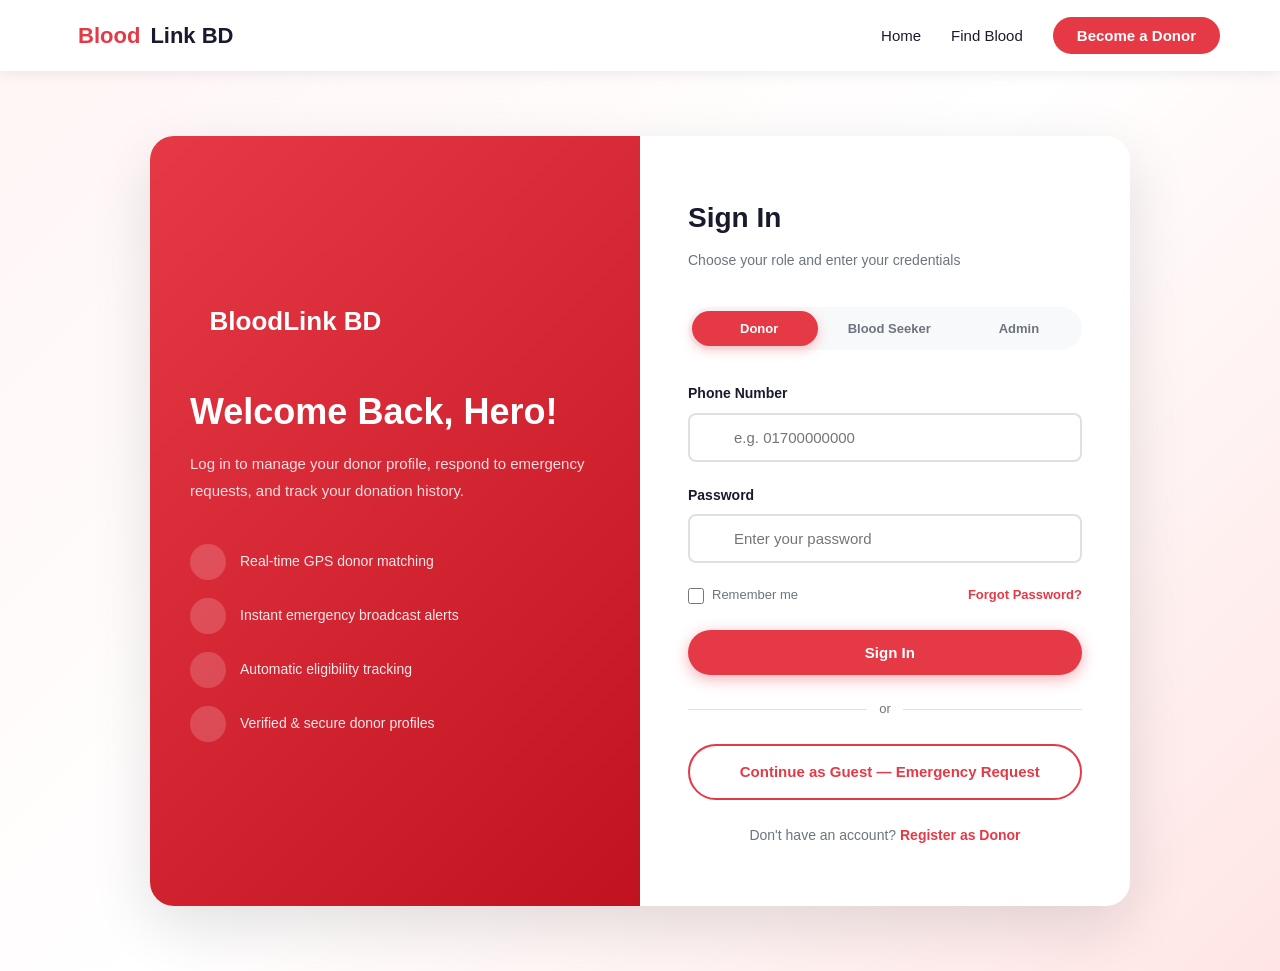
==== donor-profile.html @ 7b850b19 "BloodLink BD - Blood Donation Management System" ====
<!DOCTYPE html>
<html lang="en">
<head>
  <meta charset="UTF-8"/>
  <meta name="viewport" content="width=device-width, initial-scale=1.0"/>
  <title>Donor Profile — BloodLink BD</title>
  <link rel="stylesheet" href="css/style.css"/>
  <link rel="stylesheet" href="https://cdnjs.cloudflare.com/ajax/libs/font-awesome/6.5.0/css/all.min.css"/>
  <style>
    body { background: var(--light-gray); }

    .profile-layout {
      display: grid;
      grid-template-columns: 320px 1fr;
      gap: 28px;
      max-width: 1100px;
      margin: 0 auto;
      padding: 36px 24px 60px;
    }

    /* ---- Left: Profile Card ---- */
    .profile-card {
      background: white;
      border-radius: var(--radius);
      box-shadow: var(--shadow);
      overflow: hidden;
      height: fit-content;
      position: sticky;
      top: 90px;
    }

    .profile-card-top {
      background: linear-gradient(135deg, var(--red), #c1121f);
      padding: 36px 24px;
      text-align: center;
      color: white;
    }

    .profile-avatar {
      width: 90px; height: 90px;
      background: rgba(255,255,255,0.25);
      border-radius: 50%;
      display: flex; align-items: center; justify-content: center;
      font-size: 36px; font-weight: 800;
      font-family: 'Poppins', sans-serif;
      margin: 0 auto 16px;
      border: 3px solid rgba(255,255,255,0.5);
    }

    .profile-card-top h2 { font-size: 20px; margin-bottom: 4px; }
    .profile-card-top p  { font-size: 13px; opacity: 0.85; margin: 0; }

    .blood-badge-profile {
      display: inline-block;
      background: rgba(255,255,255,0.2);
      border: 2px solid rgba(255,255,255,0.5);
      color: white;
      padding: 6px 20px;
      border-radius: 50px;
      font-weight: 800;
      font-size: 18px;
      font-family: 'Poppins', sans-serif;
      margin-top: 12px;
    }

    .profile-card-body { padding: 24px; }

    .profile-info-row {
      display: flex;
      justify-content: space-between;
      align-items: center;
      padding: 12px 0;
      border-bottom: 1px solid var(--border);
      font-size: 14px;
    }

    .profile-info-row:last-child { border-bottom: none; }
    .profile-info-row span:first-child { color: var(--gray); }
    .profile-info-row span:last-child  { font-weight: 600; color: var(--black); }

    /* Availability Toggle */
    .availability-section {
      margin: 20px 24px;
      padding: 16px;
      background: var(--light-gray);
      border-radius: var(--radius-sm);
      display: flex;
      justify-content: space-between;
      align-items: center;
    }

    .availability-section h4 { font-size: 14px; margin-bottom: 4px; }
    .availability-section p  { font-size: 12px; color: var(--gray); margin: 0; }

    /* ---- Right: Content ---- */
    .profile-content { display: flex; flex-direction: column; gap: 24px; }

    .content-card {
      background: white;
      border-radius: var(--radius);
      box-shadow: var(--shadow);
      padding: 28px 32px;
    }

    .content-card-title {
      font-size: 17px;
      font-weight: 700;
      color: var(--black);
      margin-bottom: 20px;
      display: flex;
      align-items: center;
      gap: 10px;
    }

    .content-card-title i { color: var(--red); }

    /* Stats Row */
    .stats-row {
      display: grid;
      grid-template-columns: repeat(3, 1fr);
      gap: 16px;
    }

    .mini-stat {
      background: var(--light-gray);
      border-radius: var(--radius-sm);
      padding: 20px;
      text-align: center;
      border-top: 3px solid var(--red);
    }

    .mini-stat h3 {
      font-size: 32px;
      color: var(--red);
      margin-bottom: 4px;
    }

    .mini-stat p {
      font-size: 12px;
      color: var(--gray);
      font-weight: 500;
    }

    /* Eligibility Bar */
    .eligibility-section { margin-top: 4px; }

    .elig-bar-wrap {
      background: var(--border);
      border-radius: 50px;
      height: 10px;
      margin: 10px 0 6px;
      overflow: hidden;
    }

    .elig-bar {
      height: 100%;
      border-radius: 50px;
      background: linear-gradient(to right, var(--red), #ff6b6b);
      transition: width 1s ease;
    }

    .elig-dates {
      display: flex;
      justify-content: space-between;
      font-size: 12px;
      color: var(--gray);
    }

    /* Donation History Table */
    .history-table { width: 100%; border-collapse: collapse; }
    .history-table thead th {
      background: var(--red); color: white;
      padding: 12px 16px; text-align: left;
      font-size: 13px; font-family: 'Poppins', sans-serif;
    }
    .history-table tbody tr { border-bottom: 1px solid var(--border); }
    .history-table tbody tr:hover { background: #fff5f5; }
    .history-table tbody td { padding: 12px 16px; font-size: 13px; }

    /* Edit Form */
    .edit-form { display: none; }
    .edit-form.show { display: block; }

    .input-icon-wrap { position: relative; }
    .input-icon-wrap i {
      position: absolute; left: 14px; top: 50%;
      transform: translateY(-50%);
      color: var(--gray); font-size: 13px; pointer-events: none;
    }
    .input-icon-wrap input,
    .input-icon-wrap select { padding-left: 40px !important; }

    /* Notification Item */
    .notif-item {
      display: flex; align-items: flex-start; gap: 14px;
      padding: 14px 0; border-bottom: 1px solid var(--border);
    }
    .notif-item:last-child { border-bottom: none; }
    .notif-icon {
      width: 40px; height: 40px; border-radius: 50%;
      display: flex; align-items: center; justify-content: center;
      font-size: 16px; flex-shrink: 0;
    }
    .notif-icon.red   { background: #fff0f0; color: var(--red); }
    .notif-icon.green { background: #d4edda; color: var(--success); }
    .notif-icon.blue  { background: #cce5ff; color: #004085; }
    .notif-item h4  { font-size: 14px; margin-bottom: 3px; }
    .notif-item p   { font-size: 12px; color: var(--gray); margin: 0; }

    /* Alert */
    .alert-box { display:none; padding:12px 16px; border-radius:var(--radius-sm);
                 margin-bottom:16px; font-size:13px; font-weight:500; }
    .alert-box.show { display:block; }

    @media (max-width: 900px) {
      .profile-layout { grid-template-columns: 1fr; }
      .profile-card { position: static; }
      .stats-row { grid-template-columns: repeat(3, 1fr); }
    }
    @media (max-width: 500px) {
      .stats-row { grid-template-columns: 1fr; }
      .content-card { padding: 20px 16px; }
    }
  </style>
</head>
<body>

  <!-- Navbar -->
  <nav class="navbar">
    <a href="index.html" class="logo" style="text-decoration:none;">
      <i class="fas fa-tint"></i>Blood<span>Link BD</span>
    </a>
    <ul class="nav-links">
      <li><a href="index.html">Home</a></li>
      <li><a href="search.html">Find Blood</a></li>
      <li><a href="#" onclick="logout()" style="color:var(--red);">
        <i class="fas fa-sign-out-alt"></i> Logout
      </a></li>
    </ul>
  </nav>

  <div class="page-header">
    <h1><i class="fas fa-user-circle"></i> Donor Profile</h1>
    <p>Manage your availability, view donation history, and track eligibility</p>
  </div>

  <div class="profile-layout">

    <!-- ===== LEFT: Profile Card ===== -->
    <div>
      <div class="profile-card">
        <div class="profile-card-top">
          <div class="profile-avatar" id="avatarInitials">MR</div>
          <h2 id="profileName">Mohammad Rahim</h2>
          <p id="profileLocation"><i class="fas fa-map-marker-alt"></i> Mirpur, Dhaka</p>
          <div class="blood-badge-profile" id="profileBlood">A+</div>
        </div>

        <!-- Availability Toggle -->
        <div class="availability-section">
          <div>
            <h4>Availability Status</h4>
            <p id="availText">You are currently Active</p>
          </div>
          <label class="toggle-switch">
            <input type="checkbox" id="availToggle" checked onchange="toggleAvailability()"/>
            <span class="toggle-slider"></span>
          </label>
        </div>

        <div class="profile-card-body">
          <div class="profile-info-row">
            <span><i class="fas fa-phone"></i> Phone</span>
            <span id="profilePhone">01711-111111</span>
          </div>
          <div class="profile-info-row">
            <span><i class="fas fa-venus-mars"></i> Gender</span>
            <span id="profileGender">Male</span>
          </div>
          <div class="profile-info-row">
            <span><i class="fas fa-weight"></i> Weight</span>
            <span id="profileWeight">65 kg</span>
          </div>
          <div class="profile-info-row">
            <span><i class="fas fa-shield-alt"></i> Status</span>
            <span class="status-badge status-active">Verified</span>
          </div>
          <div class="profile-info-row">
            <span><i class="fas fa-calendar"></i> Member Since</span>
            <span>Jan 2025</span>
          </div>
        </div>

        <div style="padding: 0 24px 24px;">
          <button class="btn btn-outline btn-block btn-sm"
                  onclick="toggleEditForm()">
            <i class="fas fa-edit"></i> Edit Profile
          </button>
        </div>
      </div>
    </div>

    <!-- ===== RIGHT: Content ===== -->
    <div class="profile-content">

      <!-- Donation Stats -->
      <div class="content-card">
        <div class="content-card-title">
          <i class="fas fa-chart-bar"></i> Donation Summary
        </div>
        <div class="stats-row">
          <div class="mini-stat">
            <h3 id="statDonations">0</h3>
            <p>Total Donations</p>
          </div>
          <div class="mini-stat">
            <h3 id="statLives">0</h3>
            <p>Lives Impacted</p>
          </div>
          <div class="mini-stat">
            <h3 id="statResponded">0</h3>
            <p>Requests Responded</p>
          </div>
        </div>
      </div>

      <!-- Eligibility Tracker -->
      <div class="content-card">
        <div class="content-card-title">
          <i class="fas fa-calendar-check"></i> Donation Eligibility
        </div>
        <div class="eligibility-section">
          <div style="display:flex; justify-content:space-between; font-size:14px; font-weight:600;">
            <span>Last Donation: <strong id="lastDonDate">Dec 1, 2025</strong></span>
            <span id="eligStatus" class="status-badge status-active">Eligible Now ✅</span>
          </div>
          <div class="elig-bar-wrap">
            <div class="elig-bar" id="eligBar" style="width:100%"></div>
          </div>
          <div class="elig-dates">
            <span id="lastDonLabel">Dec 1, 2025</span>
            <span style="color:var(--red); font-weight:600;">
              Next eligible: <span id="nextEligDate">Mar 1, 2026</span>
            </span>
          </div>
          <p style="font-size:12px; color:var(--gray); margin-top:8px;">
            <i class="fas fa-info-circle"></i>
            A minimum 90-day gap is required between donations (WHO standard).
          </p>
        </div>

        <!-- Log New Donation -->
        <div style="margin-top:20px; padding-top:20px; border-top:2px solid var(--light-gray);">
          <h4 style="font-size:14px; margin-bottom:12px;">
            <i class="fas fa-plus-circle" style="color:var(--red)"></i> Log a New Donation
          </h4>
          <div style="display:flex; gap:12px; align-items:flex-end; flex-wrap:wrap;">
            <div class="form-group" style="flex:1; margin:0;">
              <label style="font-size:13px;">Donation Date</label>
              <input type="date" id="newDonationDate" style="padding:10px 14px;
                     border:2px solid var(--border); border-radius:var(--radius-sm);
                     width:100%; font-size:14px; outline:none;"/>
            </div>
            <button class="btn btn-primary btn-sm" onclick="logDonation()"
                    style="padding:10px 20px; white-space:nowrap;">
              <i class="fas fa-save"></i> Save
            </button>
          </div>
          <div class="alert-box alert-success" id="donationAlert"></div>
        </div>
      </div>

      <!-- Donation History -->
      <div class="content-card">
        <div class="content-card-title">
          <i class="fas fa-history"></i> Donation History
        </div>
        <div style="overflow-x:auto;">
          <table class="history-table">
            <thead>
              <tr>
                <th>#</th>
                <th>Date</th>
                <th>Blood Group</th>
                <th>Location</th>
                <th>Status</th>
              </tr>
            </thead>
            <tbody id="historyBody">
              <tr>
                <td>8</td><td>Dec 1, 2025</td><td><span class="blood-badge">A+</span></td>
                <td>Dhaka Medical College</td>
                <td><span class="status-badge status-active">Completed</span></td>
              </tr>
              <tr>
                <td>7</td><td>Aug 15, 2025</td><td><span class="blood-badge">A+</span></td>
                <td>Square Hospital, Dhaka</td>
                <td><span class="status-badge status-active">Completed</span></td>
              </tr>
              <tr>
                <td>6</td><td>Apr 10, 2025</td><td><span class="blood-badge">A+</span></td>
                <td>Ibn Sina Hospital, Dhaka</td>
                <td><span class="status-badge status-active">Completed</span></td>
              </tr>
              <tr>
                <td>5</td><td>Dec 20, 2024</td><td><span class="blood-badge">A+</span></td>
                <td>BIRDEM Hospital, Dhaka</td>
                <td><span class="status-badge status-active">Completed</span></td>
              </tr>
            </tbody>
          </table>
        </div>
      </div>

      <!-- Recent Notifications -->
      <div class="content-card">
        <div class="content-card-title">
          <i class="fas fa-bell"></i> Recent Notifications
        </div>
        <div class="notif-item">
          <div class="notif-icon red"><i class="fas fa-broadcast-tower"></i></div>
          <div>
            <h4>Emergency Request Nearby</h4>
            <p>A+ blood needed at Dhaka Medical — 2.1 km away • 2 hours ago</p>
          </div>
        </div>
        <div class="notif-item">
          <div class="notif-icon green"><i class="fas fa-check-circle"></i></div>
          <div>
            <h4>You Are Now Eligible to Donate</h4>
            <p>90 days have passed since your last donation • Yesterday</p>
          </div>
        </div>
        <div class="notif-item">
          <div class="notif-icon blue"><i class="fas fa-shield-alt"></i></div>
          <div>
            <h4>Profile Verified</h4>
            <p>Your donor account has been verified by admin • Jan 10, 2025</p>
          </div>
        </div>
      </div>

      <!-- Edit Profile Form -->
      <div class="content-card edit-form" id="editForm">
        <div class="content-card-title">
          <i class="fas fa-edit"></i> Edit Profile
        </div>
        <div class="alert-box" id="editAlert"></div>
        <div class="form-row">
          <div class="form-group">
            <label>Full Name</label>
            <div class="input-icon-wrap">
              <i class="fas fa-user"></i>
              <input type="text" id="editName" value="Mohammad Rahim"/>
            </div>
          </div>
          <div class="form-group">
            <label>Phone</label>
            <div class="input-icon-wrap">
              <i class="fas fa-phone"></i>
              <input type="tel" id="editPhone" value="01711-111111"/>
            </div>
          </div>
        </div>
        <div class="form-row">
          <div class="form-group">
            <label>District</label>
            <div class="input-icon-wrap">
              <i class="fas fa-city"></i>
              <select id="editDistrict">
                <option selected>Dhaka</option>
                <option>Chittagong</option><option>Rajshahi</option>
                <option>Khulna</option><option>Sylhet</option>
              </select>
            </div>
          </div>
          <div class="form-group">
            <label>Area</label>
            <div class="input-icon-wrap">
              <i class="fas fa-map-marker-alt"></i>
              <input type="text" id="editArea" value="Mirpur"/>
            </div>
          </div>
        </div>
        <div style="display:flex; gap:12px;">
          <button class="btn btn-primary" onclick="saveProfile()">
            <i class="fas fa-save"></i> Save Changes
          </button>
          <button class="btn btn-outline" onclick="toggleEditForm()">
            Cancel
          </button>
        </div>
      </div>

    </div>
    <!-- End Right Content -->
  </div>

  <script>


    // Load real profile from database
function loadProfile() {
  const donorId = localStorage.getItem('donorId');

  if (!donorId) {
    window.location.href = 'login.html';
    return;
  }

  fetch(`php/profile.php?donor_id=${donorId}`)
  .then(r => r.json())
  .then(data => {
    if (!data.success) {
      window.location.href = 'login.html';
      return;
    }

    const d = data.data;

    // Update profile card
    const initials = d.full_name.split(' ')
                     .map(n => n[0]).join('').toUpperCase().slice(0,2);
    document.getElementById('avatarInitials').innerText  = initials;
    document.getElementById('profileName').innerText     = d.full_name;
    document.getElementById('profileLocation').innerHTML =
      `<i class="fas fa-map-marker-alt"></i> ${d.area}, ${d.district}`;
    document.getElementById('profileBlood').innerText    = d.blood_group;
    document.getElementById('profilePhone').innerText    = d.phone;
    document.getElementById('profileGender').innerText   =
      d.gender.charAt(0).toUpperCase() + d.gender.slice(1);
    document.getElementById('profileWeight').innerText   = d.weight + ' kg';

    // Availability toggle
    document.getElementById('availToggle').checked = d.is_active == 1;
    document.getElementById('availText').innerText =
      d.is_active == 1 ? 'You are currently Active' : 'You are currently Inactive';

    // Member since
    const since = new Date(d.created_at).toLocaleDateString('en-BD',
      { month:'short', year:'numeric' });

    // Donation stats
    document.getElementById('statDonations').innerText  = d.total_donations;
    document.getElementById('statLives').innerText      = d.total_donations * 3;
    document.getElementById('statResponded').innerText  = d.total_donations;

    // Eligibility
    if (d.last_donation) {
      const lastDate = new Date(d.last_donation);
      const nextDate = new Date(d.next_eligible);
      const today    = new Date();
      const isElig   = today >= nextDate;

      document.getElementById('lastDonDate').innerText  =
        lastDate.toLocaleDateString('en-BD',
          {day:'numeric', month:'short', year:'numeric'});
      document.getElementById('lastDonLabel').innerText =
        lastDate.toLocaleDateString('en-BD',
          {day:'numeric', month:'short', year:'numeric'});
      document.getElementById('nextEligDate').innerText =
        nextDate.toLocaleDateString('en-BD',
          {day:'numeric', month:'short', year:'numeric'});

      const statusEl = document.getElementById('eligStatus');
      statusEl.className = 'status-badge ' +
        (isElig ? 'status-active' : 'status-inactive');
      statusEl.innerText = isElig ? 'Eligible Now ✅' : 'Not Yet Eligible ⏳';
    }

    // Pre-fill edit form
    document.getElementById('editName').value     = d.full_name;
    document.getElementById('editPhone').value    = d.phone;
    document.getElementById('editDistrict').value = d.district;
    document.getElementById('editArea').value     = d.area;

  })
  .catch(() => {
    window.location.href = 'login.html';
  });
}
    // Toggle availability
    function toggleAvailability() {
      const isActive = document.getElementById('availToggle').checked;
      document.getElementById('availText').innerText =
        isActive ? 'You are currently Active' : 'You are currently Inactive';
    }

    // Toggle edit form
    function toggleEditForm() {
      document.getElementById('editForm').classList.toggle('show');
      document.getElementById('editForm').scrollIntoView({ behavior:'smooth' });
    }

    // Save profile (demo)
    function saveProfile() {
      const name = document.getElementById('editName').value.trim();
      if (!name) return;
      document.getElementById('profileName').innerText = name;
      document.getElementById('avatarInitials').innerText =
        name.split(' ').map(n => n[0]).join('').toUpperCase().slice(0,2);
      const alert = document.getElementById('editAlert');
      alert.className = 'alert-box alert-success show';
      alert.innerHTML = '<i class="fas fa-check-circle"></i> Profile updated successfully!';
      setTimeout(() => {
        alert.classList.remove('show');
        document.getElementById('editForm').classList.remove('show');
      }, 2000);
    }

    // Log new donation
    function logDonation() {
      const date = document.getElementById('newDonationDate').value;
      if (!date) return;
      const formatted = new Date(date).toLocaleDateString('en-BD',
        { day:'numeric', month:'short', year:'numeric' });
      // Update last donation display
      document.getElementById('lastDonDate').innerText = formatted;
      document.getElementById('lastDonLabel').innerText = formatted;
      // Calculate next eligible
      const next = new Date(date);
      next.setDate(next.getDate() + 90);
      const nextStr = next.toLocaleDateString('en-BD',
        { day:'numeric', month:'short', year:'numeric' });
      document.getElementById('nextEligDate').innerText = nextStr;
      // Update eligibility status
      const today = new Date();
      const isElig = today >= next;
      const statusEl = document.getElementById('eligStatus');
      statusEl.className = 'status-badge ' + (isElig ? 'status-active' : 'status-inactive');
      statusEl.innerText = isElig ? 'Eligible Now ✅' : 'Not Yet Eligible ⏳';
      // Add to history table
      const tbody = document.getElementById('historyBody');
      const rows  = tbody.querySelectorAll('tr').length;
      const newRow = `<tr>
        <td>${rows + 1}</td>
        <td>${formatted}</td>
        <td><span class="blood-badge">A+</span></td>
        <td>Logged manually</td>
        <td><span class="status-badge status-active">Completed</span></td>
      </tr>`;
      tbody.insertAdjacentHTML('afterbegin', newRow);
      // Show success
      const alert = document.getElementById('donationAlert');
      alert.className = 'alert-box alert-success show';
      alert.innerHTML = '<i class="fas fa-check-circle"></i> Donation logged successfully!';
      document.getElementById('newDonationDate').value = '';
      setTimeout(() => alert.classList.remove('show'), 3000);
    }

    function logout() {
      localStorage.clear();
      window.location.href = 'login.html';
    }

    // Set max date for donation log
    window.addEventListener('load', () => {
  document.getElementById('newDonationDate').max =
    new Date().toISOString().split('T')[0];
  loadProfile();
});
  </script>

</body>
</html>
---- css/style.css ----
/* ============================================
   BLOOD DONATION MANAGEMENT SYSTEM
   Global Styles | SRS Design Spec
   Colors: #E63946 (red), #FFFFFF (white)
   Fonts: Poppins, Inter
============================================ */

@import url('https://fonts.googleapis.com/css2?family=Poppins:wght@400;600;700;800&family=Inter:wght@300;400;500;600&display=swap');

/* --- Reset & Base --- */
* {
  margin: 0;
  padding: 0;
  box-sizing: border-box;
}

:root {
  --red: #E63946;
  --red-dark: #c1121f;
  --red-light: #ff6b6b;
  --white: #ffffff;
  --black: #1a1a2e;
  --gray: #6c757d;
  --light-gray: #f8f9fa;
  --border: #e0e0e0;
  --success: #2ecc71;
  --warning: #f39c12;
  --danger: #e74c3c;
  --shadow: 0 4px 20px rgba(0,0,0,0.1);
  --shadow-hover: 0 8px 30px rgba(230,57,70,0.3);
  --radius: 12px;
  --radius-sm: 8px;
}

html {
  scroll-behavior: smooth;
}

body {
  font-family: 'Inter', sans-serif;
  background-color: var(--white);
  color: var(--black);
  line-height: 1.6;
  overflow-x: hidden;
}

h1, h2, h3, h4, h5 {
  font-family: 'Poppins', sans-serif;
  font-weight: 700;
}

a {
  text-decoration: none;
  color: inherit;
}

img {
  max-width: 100%;
}

/* --- Navbar --- */
.navbar {
  display: flex;
  justify-content: space-between;
  align-items: center;
  padding: 18px 60px;
  background: var(--white);
  box-shadow: 0 2px 15px rgba(0,0,0,0.08);
  position: sticky;
  top: 0;
  z-index: 1000;
}

.navbar .logo {
  display: flex;
  align-items: center;
  gap: 10px;
  font-family: 'Poppins', sans-serif;
  font-size: 22px;
  font-weight: 800;
  color: var(--red);
}

.navbar .logo span {
  color: var(--black);
}

.nav-links {
  display: flex;
  align-items: center;
  gap: 30px;
  list-style: none;
}

.nav-links a {
  font-size: 15px;
  font-weight: 500;
  color: var(--black);
  transition: color 0.3s;
}

.nav-links a:hover {
  color: var(--red);
}

.nav-links .btn-nav {
  background: var(--red);
  color: var(--white);
  padding: 10px 24px;
  border-radius: 50px;
  font-weight: 600;
  transition: all 0.3s;
}

.nav-links .btn-nav:hover {
  background: var(--red-dark);
  transform: translateY(-2px);
}

/* Hamburger for mobile */
.hamburger {
  display: none;
  flex-direction: column;
  gap: 5px;
  cursor: pointer;
}

.hamburger span {
  width: 25px;
  height: 3px;
  background: var(--black);
  border-radius: 3px;
  transition: all 0.3s;
}

/* --- Buttons --- */
.btn {
  display: inline-block;
  padding: 14px 32px;
  border-radius: 50px;
  font-family: 'Poppins', sans-serif;
  font-weight: 600;
  font-size: 15px;
  cursor: pointer;
  border: none;
  transition: all 0.3s ease;
  text-align: center;
}

.btn-primary {
  background: var(--red);
  color: var(--white);
  box-shadow: 0 4px 15px rgba(230,57,70,0.4);
}

.btn-primary:hover {
  background: var(--red-dark);
  transform: translateY(-3px);
  box-shadow: var(--shadow-hover);
}

.btn-outline {
  background: transparent;
  color: var(--red);
  border: 2px solid var(--red);
}

.btn-outline:hover {
  background: var(--red);
  color: var(--white);
  transform: translateY(-3px);
}

.btn-white {
  background: var(--white);
  color: var(--red);
  font-weight: 700;
}

.btn-white:hover {
  background: var(--light-gray);
  transform: translateY(-3px);
}

.btn-success {
  background: var(--success);
  color: var(--white);
}

.btn-danger {
  background: var(--danger);
  color: var(--white);
}

.btn-sm {
  padding: 8px 20px;
  font-size: 13px;
}

.btn-block {
  width: 100%;
  display: block;
}

/* --- Section Layout --- */
.section {
  padding: 80px 60px;
}

.section-title {
  font-size: 36px;
  font-weight: 800;
  color: var(--black);
  margin-bottom: 12px;
}

.section-title span {
  color: var(--red);
}

.section-subtitle {
  font-size: 16px;
  color: var(--gray);
  margin-bottom: 50px;
  max-width: 600px;
}

.text-center {
  text-align: center;
}

.container {
  max-width: 1200px;
  margin: 0 auto;
  padding: 0 20px;
}

/* --- Cards --- */
.card {
  background: var(--white);
  border-radius: var(--radius);
  box-shadow: var(--shadow);
  padding: 30px;
  transition: all 0.3s;
}

.card:hover {
  transform: translateY(-5px);
  box-shadow: var(--shadow-hover);
}

/* --- Donor Card --- */
.donor-card {
  background: var(--white);
  border-radius: var(--radius);
  box-shadow: var(--shadow);
  padding: 24px;
  display: flex;
  align-items: center;
  gap: 20px;
  transition: all 0.3s;
  border-left: 4px solid var(--red);
}

.donor-card:hover {
  transform: translateY(-3px);
  box-shadow: var(--shadow-hover);
}

.donor-avatar {
  width: 60px;
  height: 60px;
  background: var(--red);
  border-radius: 50%;
  display: flex;
  align-items: center;
  justify-content: center;
  color: var(--white);
  font-size: 22px;
  font-weight: 700;
  font-family: 'Poppins', sans-serif;
  flex-shrink: 0;
}

.donor-info h3 {
  font-size: 17px;
  margin-bottom: 4px;
}

.donor-info p {
  font-size: 13px;
  color: var(--gray);
}

.blood-badge {
  background: var(--red);
  color: var(--white);
  padding: 6px 14px;
  border-radius: 50px;
  font-weight: 700;
  font-size: 14px;
  font-family: 'Poppins', sans-serif;
  margin-left: auto;
  flex-shrink: 0;
}

/* --- Status Badge --- */
.status-badge {
  display: inline-block;
  padding: 4px 12px;
  border-radius: 50px;
  font-size: 12px;
  font-weight: 600;
}

.status-active {
  background: #d4edda;
  color: #155724;
}

.status-inactive {
  background: #f8d7da;
  color: #721c24;
}

.status-pending {
  background: #fff3cd;
  color: #856404;
}

/* --- Forms --- */
.form-group {
  margin-bottom: 22px;
}

.form-group label {
  display: block;
  font-weight: 600;
  font-size: 14px;
  margin-bottom: 8px;
  color: var(--black);
}

.form-group input,
.form-group select,
.form-group textarea {
  width: 100%;
  padding: 14px 18px;
  border: 2px solid var(--border);
  border-radius: var(--radius-sm);
  font-family: 'Inter', sans-serif;
  font-size: 15px;
  color: var(--black);
  background: var(--white);
  transition: border 0.3s;
  outline: none;
}

.form-group input:focus,
.form-group select:focus,
.form-group textarea:focus {
  border-color: var(--red);
  box-shadow: 0 0 0 3px rgba(230,57,70,0.1);
}

.form-group textarea {
  resize: vertical;
  min-height: 100px;
}

.form-row {
  display: grid;
  grid-template-columns: 1fr 1fr;
  gap: 20px;
}

/* --- Alert Messages --- */
.alert {
  padding: 14px 20px;
  border-radius: var(--radius-sm);
  margin-bottom: 20px;
  font-size: 14px;
  font-weight: 500;
}

.alert-success {
  background: #d4edda;
  color: #155724;
  border-left: 4px solid var(--success);
}

.alert-danger {
  background: #f8d7da;
  color: #721c24;
  border-left: 4px solid var(--danger);
}

.alert-warning {
  background: #fff3cd;
  color: #856404;
  border-left: 4px solid var(--warning);
}

/* --- Stats Cards (Admin) --- */
.stats-grid {
  display: grid;
  grid-template-columns: repeat(4, 1fr);
  gap: 24px;
  margin-bottom: 40px;
}

.stat-card {
  background: var(--white);
  border-radius: var(--radius);
  box-shadow: var(--shadow);
  padding: 28px;
  text-align: center;
  border-top: 4px solid var(--red);
}

.stat-card .stat-number {
  font-size: 42px;
  font-weight: 800;
  color: var(--red);
  font-family: 'Poppins', sans-serif;
}

.stat-card .stat-label {
  font-size: 14px;
  color: var(--gray);
  margin-top: 6px;
  font-weight: 500;
}

/* --- Toggle Switch --- */
.toggle-container {
  display: flex;
  align-items: center;
  gap: 14px;
}

.toggle-switch {
  position: relative;
  width: 56px;
  height: 28px;
}

.toggle-switch input {
  opacity: 0;
  width: 0;
  height: 0;
}

.toggle-slider {
  position: absolute;
  cursor: pointer;
  top: 0; left: 0; right: 0; bottom: 0;
  background: #ccc;
  border-radius: 28px;
  transition: 0.4s;
}

.toggle-slider:before {
  position: absolute;
  content: "";
  height: 20px;
  width: 20px;
  left: 4px;
  bottom: 4px;
  background: white;
  border-radius: 50%;
  transition: 0.4s;
}

input:checked + .toggle-slider {
  background: var(--success);
}

input:checked + .toggle-slider:before {
  transform: translateX(28px);
}

.toggle-label {
  font-weight: 600;
  font-size: 15px;
}

/* --- Table --- */
.table-wrapper {
  overflow-x: auto;
  border-radius: var(--radius);
  box-shadow: var(--shadow);
}

table {
  width: 100%;
  border-collapse: collapse;
  background: var(--white);
}

thead {
  background: var(--red);
  color: var(--white);
}

thead th {
  padding: 16px 20px;
  text-align: left;
  font-size: 14px;
  font-weight: 600;
  font-family: 'Poppins', sans-serif;
}

tbody tr {
  border-bottom: 1px solid var(--border);
  transition: background 0.2s;
}

tbody tr:hover {
  background: #fff5f5;
}

tbody td {
  padding: 14px 20px;
  font-size: 14px;
  color: var(--black);
}

/* --- Footer --- */
footer {
  background: var(--black);
  color: var(--white);
  padding: 60px;
  margin-top: 80px;
}

footer .footer-grid {
  display: grid;
  grid-template-columns: 2fr 1fr 1fr 1fr;
  gap: 40px;
  margin-bottom: 40px;
}

footer h3 {
  font-size: 18px;
  margin-bottom: 16px;
  color: var(--white);
}

footer p, footer a {
  font-size: 14px;
  color: #adb5bd;
  line-height: 2;
  display: block;
  transition: color 0.3s;
}

footer a:hover {
  color: var(--red);
}

.footer-bottom {
  border-top: 1px solid #333;
  padding-top: 24px;
  text-align: center;
  font-size: 14px;
  color: #adb5bd;
}

.footer-logo {
  font-size: 24px;
  font-weight: 800;
  color: var(--red);
  font-family: 'Poppins', sans-serif;
  margin-bottom: 12px;
}

/* --- Loading Spinner --- */
.spinner {
  width: 40px;
  height: 40px;
  border: 4px solid var(--border);
  border-top: 4px solid var(--red);
  border-radius: 50%;
  animation: spin 0.8s linear infinite;
  margin: 20px auto;
}

@keyframes spin {
  to { transform: rotate(360deg); }
}

/* --- Page Header Banner --- */
.page-header {
  background: linear-gradient(135deg, var(--red) 0%, var(--red-dark) 100%);
  color: var(--white);
  padding: 60px;
  text-align: center;
}

.page-header h1 {
  font-size: 42px;
  margin-bottom: 12px;
}

.page-header p {
  font-size: 17px;
  opacity: 0.9;
}

/* --- Responsive --- */
@media (max-width: 1024px) {
  .navbar { padding: 18px 30px; }
  .section { padding: 60px 30px; }
  .stats-grid { grid-template-columns: repeat(2, 1fr); }
  footer { padding: 40px 30px; }
  footer .footer-grid { grid-template-columns: 1fr 1fr; }
}

@media (max-width: 768px) {
  .nav-links { display: none; }
  .hamburger { display: flex; }
  .form-row { grid-template-columns: 1fr; }
  .section-title { font-size: 28px; }
  .stats-grid { grid-template-columns: 1fr 1fr; }
  .page-header { padding: 40px 20px; }
  .page-header h1 { font-size: 30px; }
}

@media (max-width: 480px) {
  .stats-grid { grid-template-columns: 1fr; }
  footer .footer-grid { grid-template-columns: 1fr; }
  .navbar { padding: 15px 20px; }
  .section { padding: 40px 20px; }
}
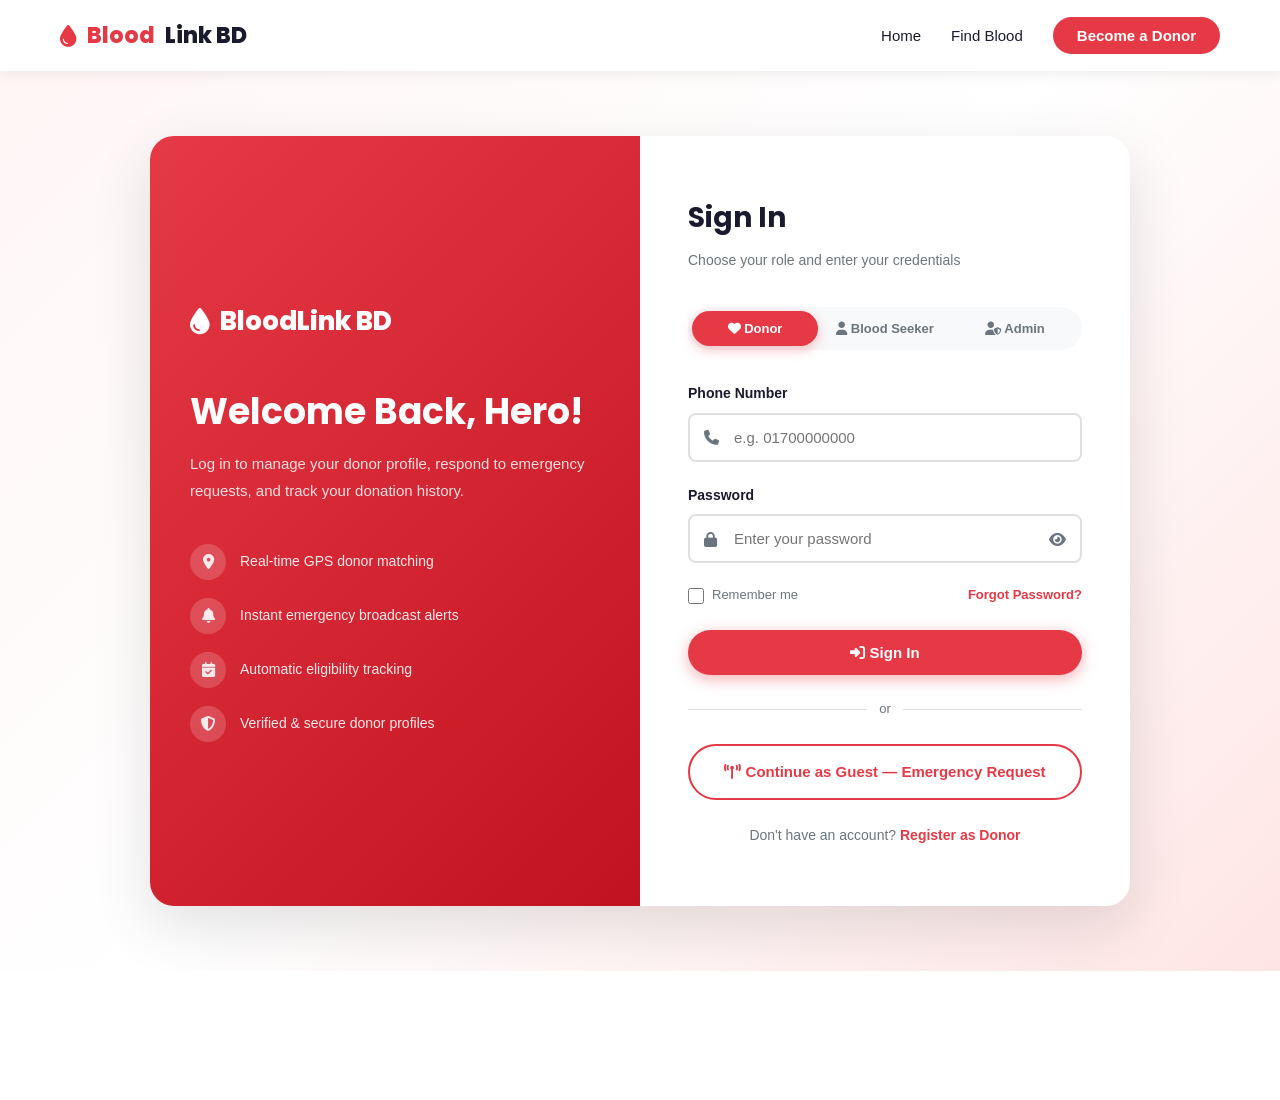
==== commit 1878bc72: "Update fetch paths from php/ to api/" ====
--- a/donor-profile.html
+++ b/donor-profile.html
@@ -508,7 +508,7 @@
     return;
   }
 
-  fetch(`php/profile.php?donor_id=${donorId}`)
+  fetch(`api/profile.php?donor_id=${donorId}`)
   .then(r => r.json())
   .then(data => {
     if (!data.success) {
@@ -662,4 +662,4 @@
   </script>
 
 </body>
-</html>+</html>
